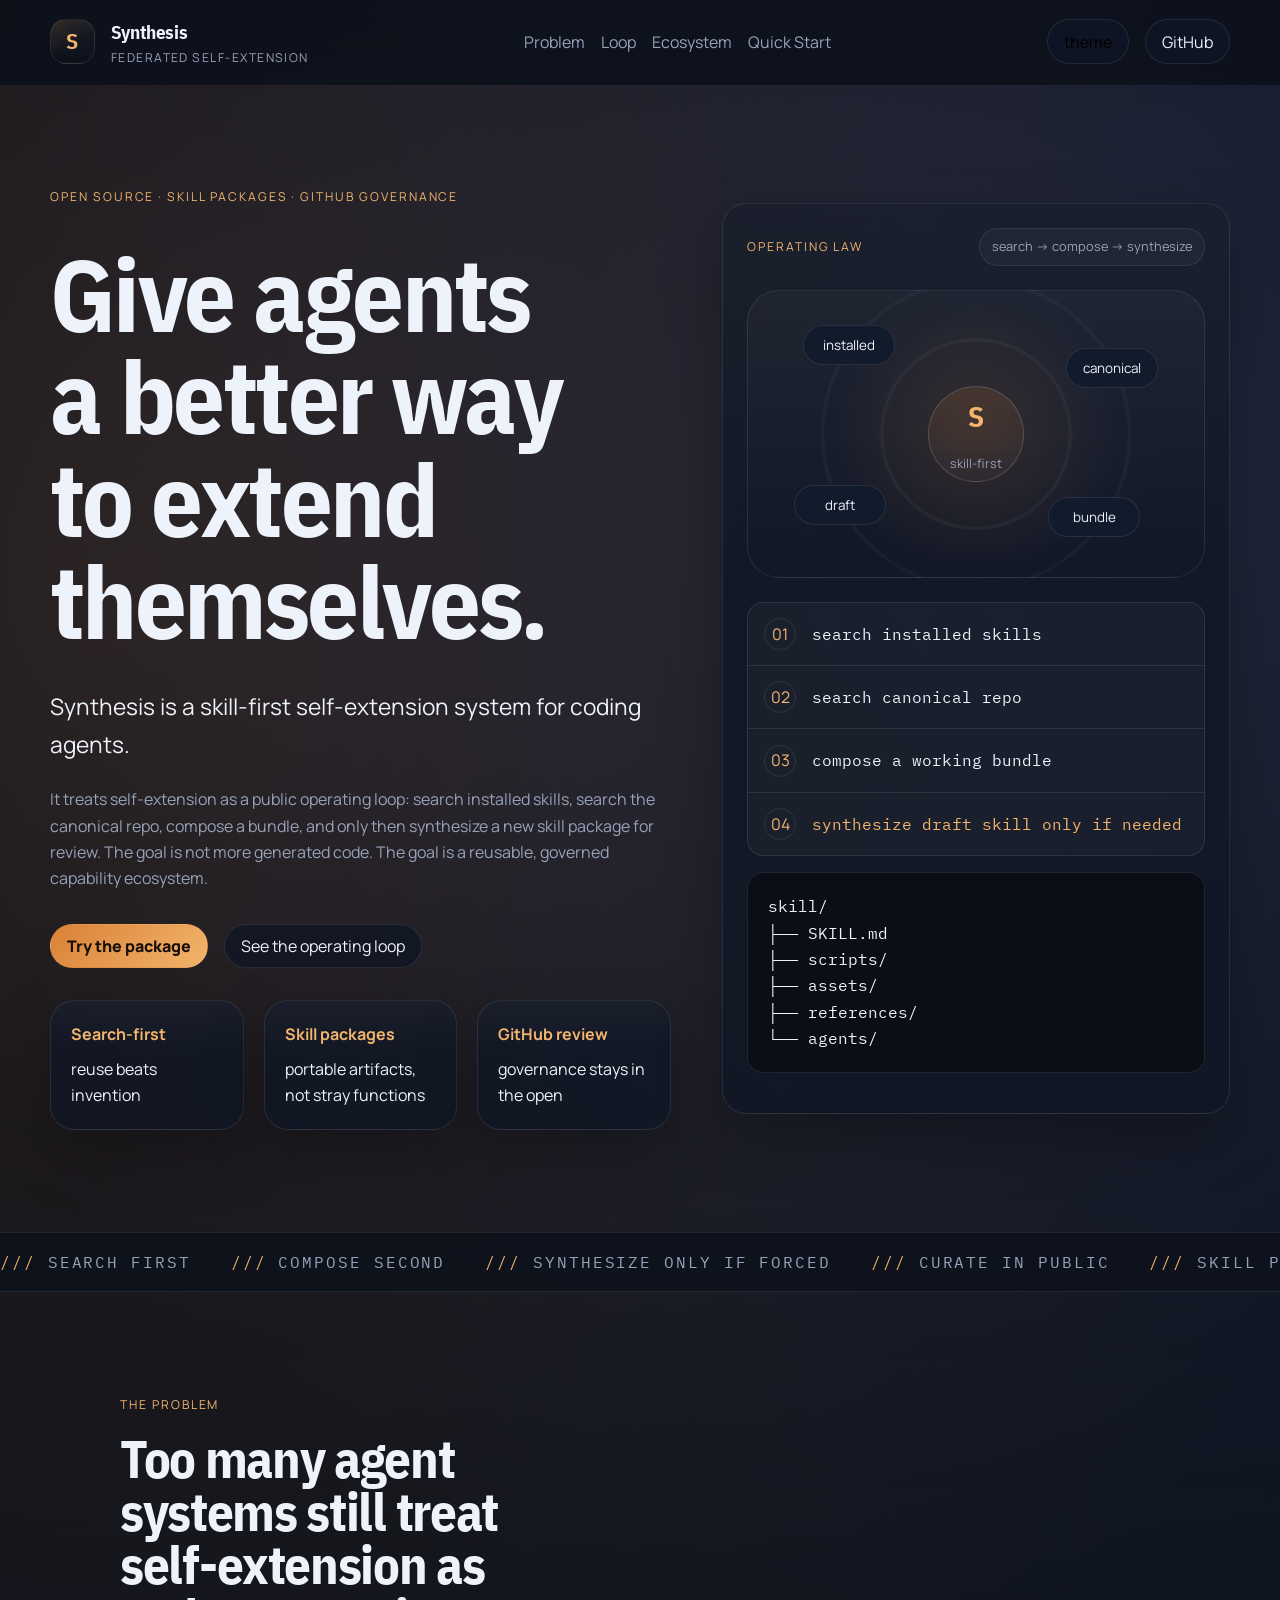
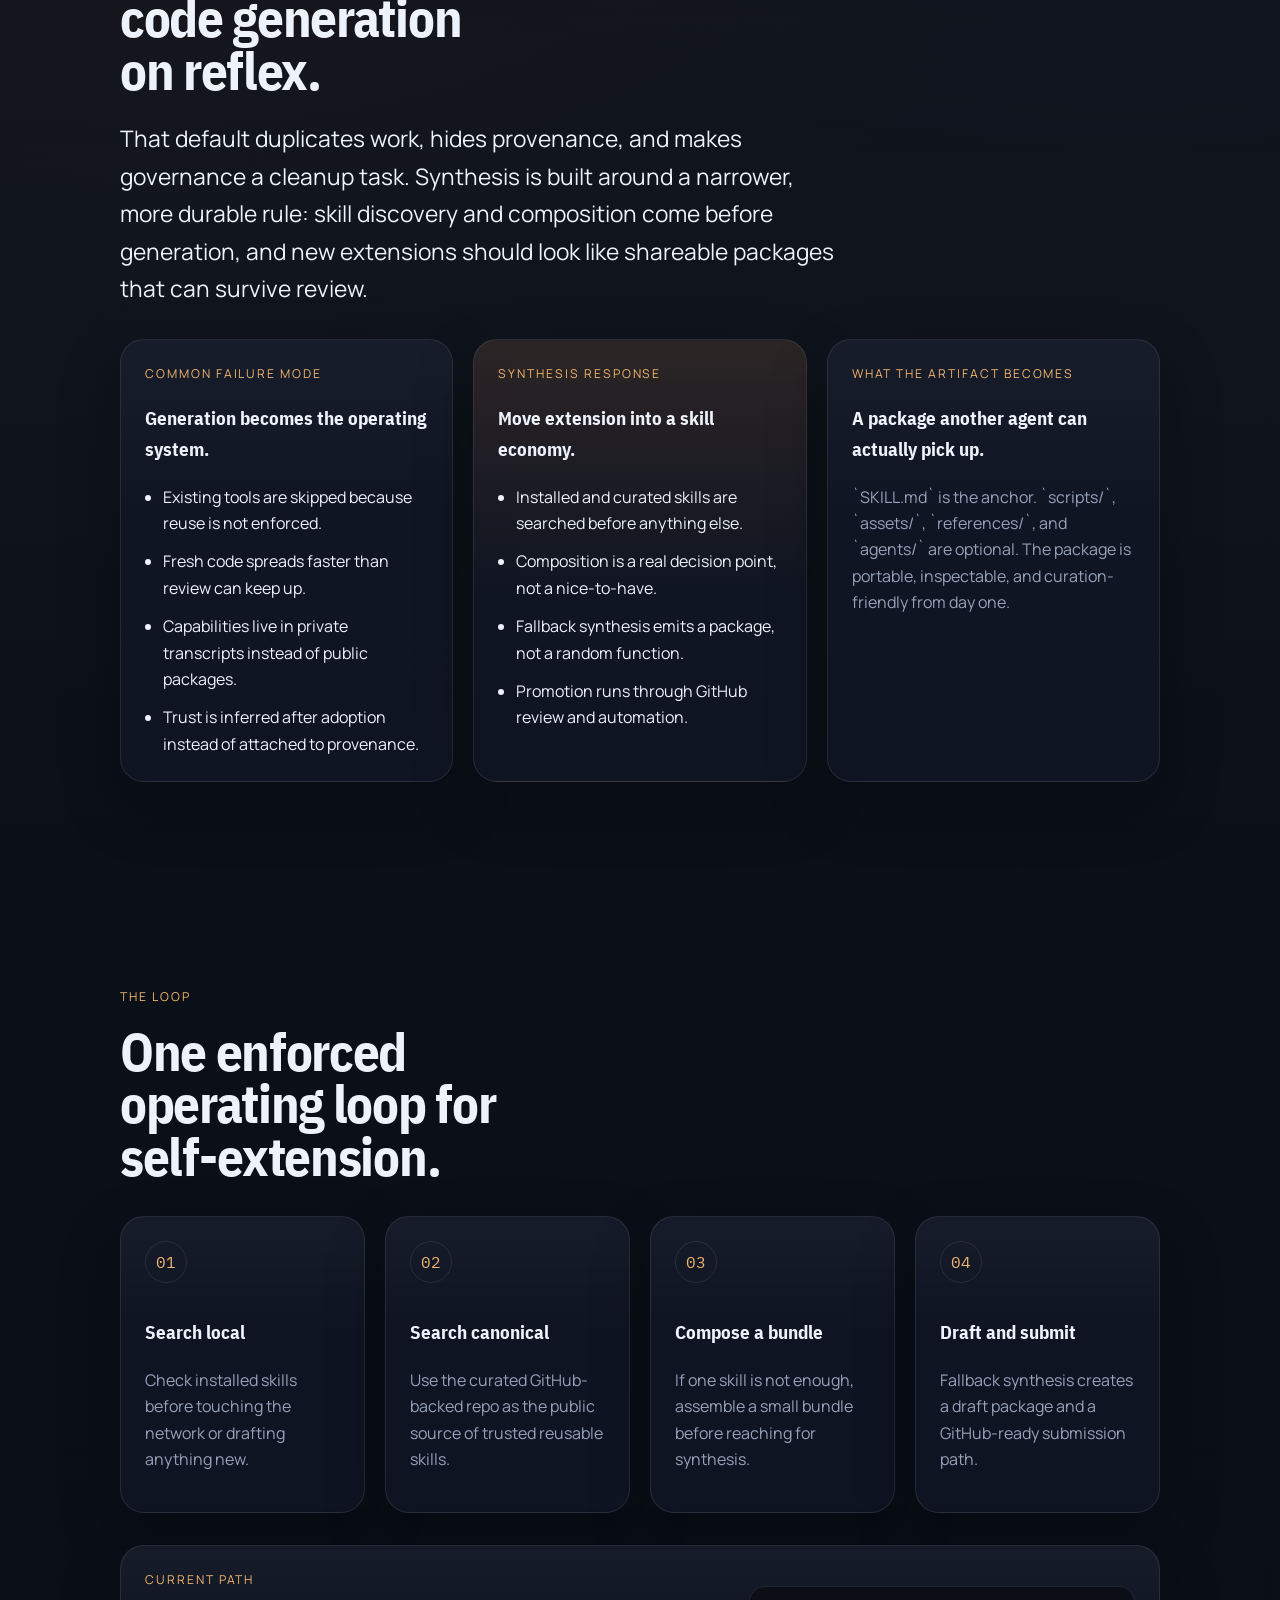
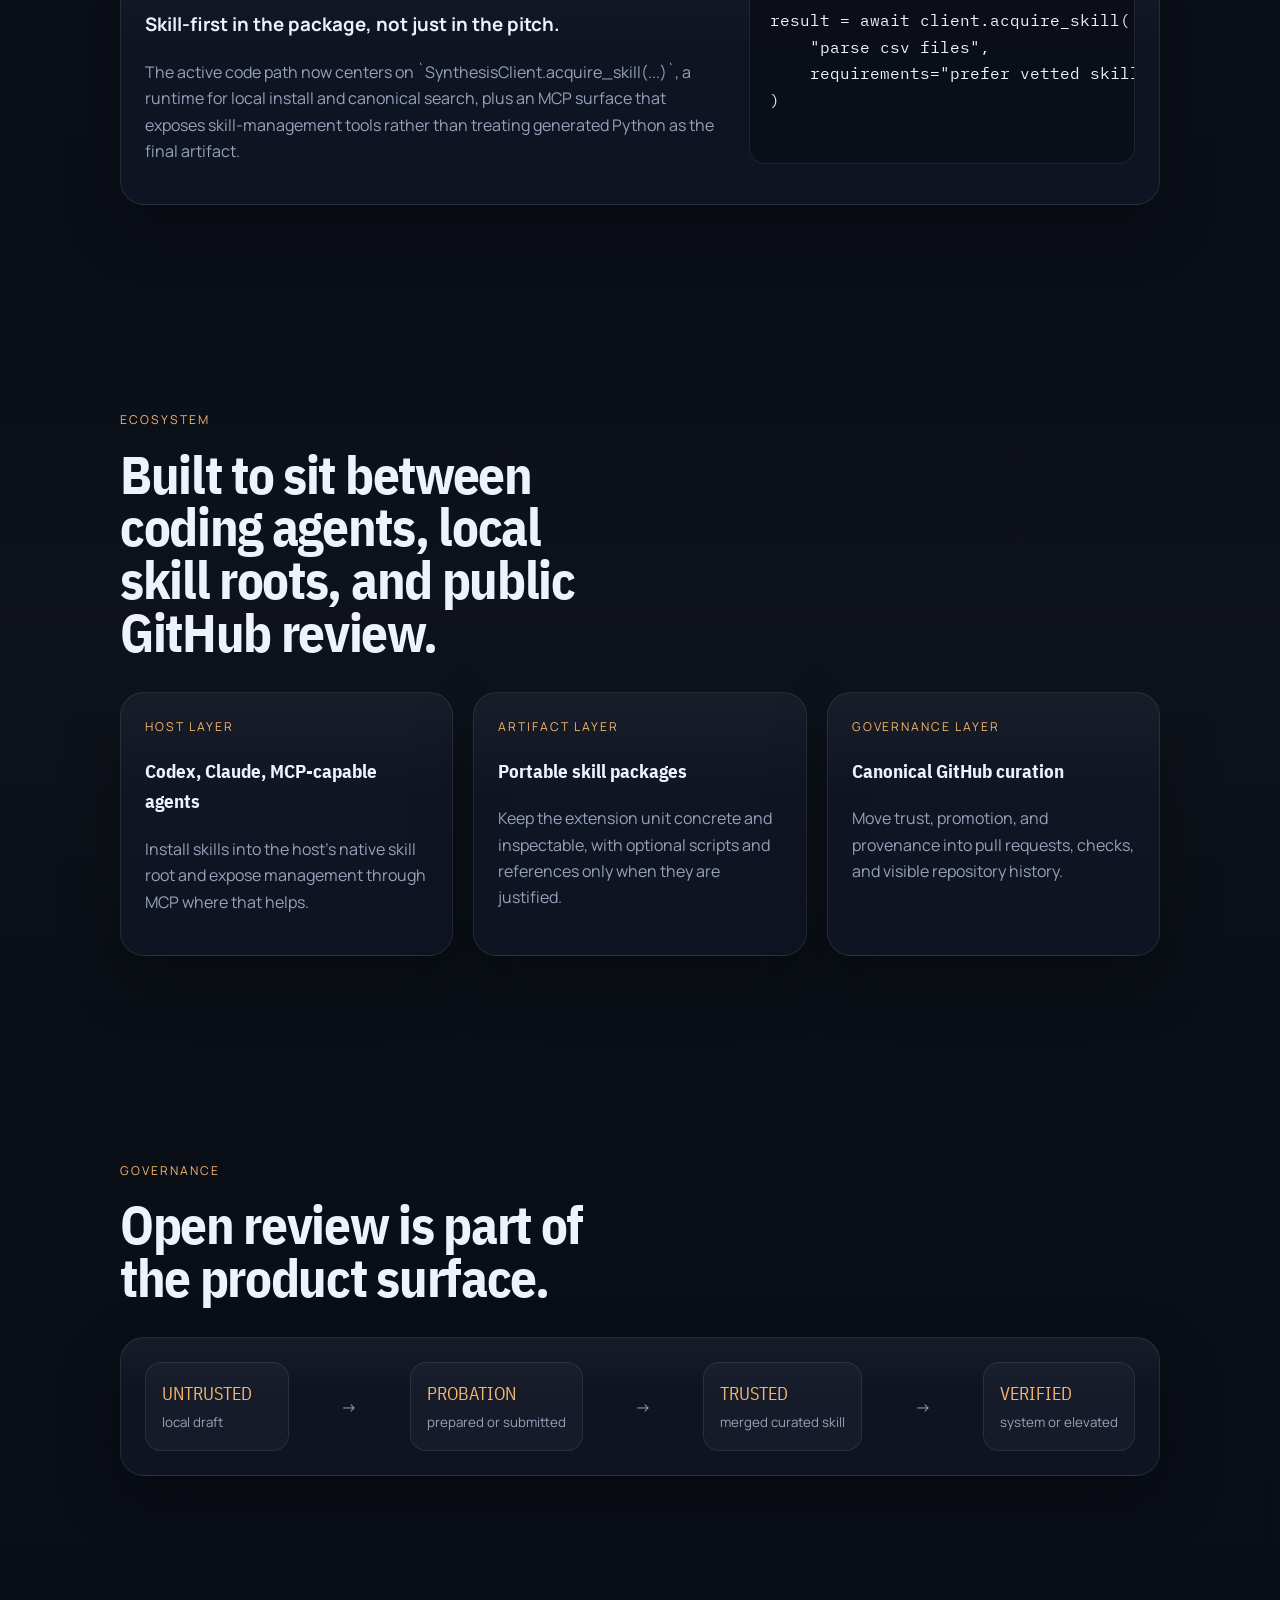
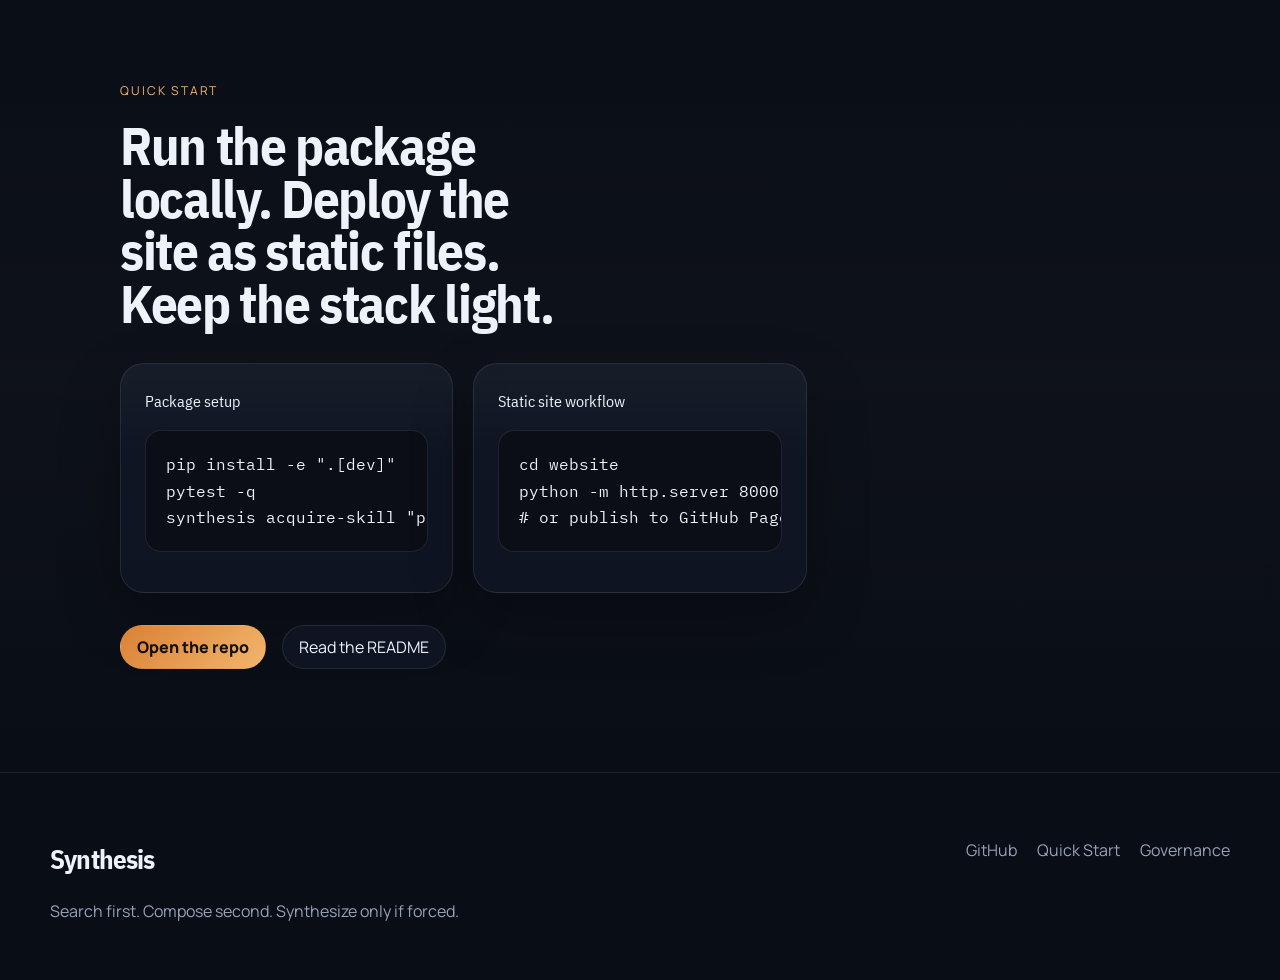
==== website/index.html @ 9607862c "chore: publish synthesis alpha" ====
<!DOCTYPE html>
<html lang="en" data-theme="dark">
<head>
  <meta charset="UTF-8">
  <meta name="viewport" content="width=device-width, initial-scale=1.0">
  <title>Synthesis — Federated self-extension for coding agents</title>
  <meta name="description" content="Synthesis is a skill-first self-extension system for coding agents. Search installed skills, compose bundles, synthesize only as a fallback, and govern the result in public.">
  <meta property="og:title" content="Synthesis — Federated self-extension for coding agents">
  <meta property="og:description" content="Search first. Compose second. Synthesize only if forced. A skill-first open-source system for coding agents.">
  <meta property="og:type" content="website">
  <meta name="theme-color" content="#c06d2f">
  <link rel="icon" type="image/svg+xml" href="favicon.svg">
  <link rel="preconnect" href="https://fonts.googleapis.com">
  <link rel="preconnect" href="https://fonts.gstatic.com" crossorigin>
  <link href="https://fonts.googleapis.com/css2?family=IBM+Plex+Sans+Condensed:wght@500;600;700&family=Manrope:wght@400;500;600;700;800&family=IBM+Plex+Mono:wght@400;500&display=swap" rel="stylesheet">
  <link rel="stylesheet" href="style.css">
</head>
<body>
  <a href="#main-content" class="skip-link">Skip to main content</a>

  <nav class="site-nav" id="site-nav" aria-label="Main navigation">
    <div class="container-wide nav-inner">
      <a href="#" class="brand" aria-label="Synthesis home">
        <span class="brand-mark">S</span>
        <span class="brand-copy">
          <span class="brand-name">Synthesis</span>
          <span class="brand-meta">federated self-extension</span>
        </span>
      </a>

      <div class="nav-links" id="nav-links">
        <a href="#problem">Problem</a>
        <a href="#loop">Loop</a>
        <a href="#ecosystem">Ecosystem</a>
        <a href="#quickstart">Quick Start</a>
      </div>

      <div class="nav-actions">
        <button class="theme-toggle" type="button" data-theme-toggle aria-label="Toggle theme">theme</button>
        <a class="btn btn-ghost" href="https://github.com/synthesis-ai/synthesis" target="_blank" rel="noopener noreferrer">GitHub</a>
        <button class="mobile-toggle" type="button" aria-label="Toggle navigation" aria-controls="nav-links" aria-expanded="false">menu</button>
      </div>
    </div>
  </nav>

  <main id="main-content">
    <section class="hero">
      <div class="container-wide hero-grid">
        <div class="hero-copy reveal">
          <div class="eyebrow">Open Source · Skill Packages · GitHub Governance</div>
          <h1>Give agents a better way to extend themselves.</h1>
          <p class="hero-lead">
            Synthesis is a skill-first self-extension system for coding agents.
          </p>
          <p class="hero-body">
            It treats self-extension as a public operating loop: search installed skills, search the canonical repo,
            compose a bundle, and only then synthesize a new skill package for review. The goal is not more generated code.
            The goal is a reusable, governed capability ecosystem.
          </p>
          <div class="hero-actions">
            <a class="btn btn-primary" href="#quickstart">Try the package</a>
            <a class="btn btn-ghost" href="#loop">See the operating loop</a>
          </div>
          <div class="hero-stat-strip" role="list" aria-label="Core traits">
            <div class="hero-stat" role="listitem">
              <strong>Search-first</strong>
              <span>reuse beats invention</span>
            </div>
            <div class="hero-stat" role="listitem">
              <strong>Skill packages</strong>
              <span>portable artifacts, not stray functions</span>
            </div>
            <div class="hero-stat" role="listitem">
              <strong>GitHub review</strong>
              <span>governance stays in the open</span>
            </div>
          </div>
        </div>

        <div class="hero-panel reveal" aria-hidden="true">
          <div class="hero-panel-head">
            <span class="shell-label">Operating law</span>
            <span class="shell-chip">search -> compose -> synthesize</span>
          </div>

          <div class="hero-orbit">
            <div class="orbit-core">
              <span>S</span>
              <small>skill-first</small>
            </div>
            <div class="orbit-node orbit-node-a">installed</div>
            <div class="orbit-node orbit-node-b">canonical</div>
            <div class="orbit-node orbit-node-c">bundle</div>
            <div class="orbit-node orbit-node-d">draft</div>
          </div>

          <div class="hero-console">
            <div class="console-line"><span>01</span><code>search installed skills</code></div>
            <div class="console-line"><span>02</span><code>search canonical repo</code></div>
            <div class="console-line"><span>03</span><code>compose a working bundle</code></div>
            <div class="console-line console-line-accent"><span>04</span><code>synthesize draft skill only if needed</code></div>
          </div>

          <pre class="hero-code"><code>skill/
├── SKILL.md
├── scripts/
├── assets/
├── references/
└── agents/</code></pre>
        </div>
      </div>
    </section>

    <section class="ticker" aria-label="Key phrases">
      <div class="ticker-track">
        <span>search first</span>
        <span>compose second</span>
        <span>synthesize only if forced</span>
        <span>curate in public</span>
        <span>skill packages over code fragments</span>
        <span>federated capability ecosystem</span>
      </div>
    </section>

    <section class="section section-surface" id="problem">
      <div class="container">
        <div class="section-label reveal">The Problem</div>
        <h2 class="reveal">Too many agent systems still treat self-extension as code generation on reflex.</h2>
        <p class="section-intro reveal">
          That default duplicates work, hides provenance, and makes governance a cleanup task. Synthesis is built around a narrower, more durable rule:
          skill discovery and composition come before generation, and new extensions should look like shareable packages that can survive review.
        </p>

        <div class="problem-grid">
          <article class="card card-plain reveal">
            <div class="card-kicker">Common failure mode</div>
            <h3>Generation becomes the operating system.</h3>
            <ul class="bullet-list" role="list">
              <li>Existing tools are skipped because reuse is not enforced.</li>
              <li>Fresh code spreads faster than review can keep up.</li>
              <li>Capabilities live in private transcripts instead of public packages.</li>
              <li>Trust is inferred after adoption instead of attached to provenance.</li>
            </ul>
          </article>

          <article class="card card-accent reveal">
            <div class="card-kicker">Synthesis response</div>
            <h3>Move extension into a skill economy.</h3>
            <ul class="bullet-list" role="list">
              <li>Installed and curated skills are searched before anything else.</li>
              <li>Composition is a real decision point, not a nice-to-have.</li>
              <li>Fallback synthesis emits a package, not a random function.</li>
              <li>Promotion runs through GitHub review and automation.</li>
            </ul>
          </article>

          <article class="card reveal">
            <div class="card-kicker">What the artifact becomes</div>
            <h3>A package another agent can actually pick up.</h3>
            <p>
              `SKILL.md` is the anchor. `scripts/`, `assets/`, `references/`, and `agents/` are optional. The package is portable,
              inspectable, and curation-friendly from day one.
            </p>
          </article>
        </div>
      </div>
    </section>

    <section class="section" id="loop">
      <div class="container">
        <div class="section-label reveal">The Loop</div>
        <h2 class="reveal">One enforced operating loop for self-extension.</h2>

        <div class="loop-grid">
          <article class="step-card reveal">
            <div class="step-number">01</div>
            <h3>Search local</h3>
            <p>Check installed skills before touching the network or drafting anything new.</p>
          </article>

          <article class="step-card reveal">
            <div class="step-number">02</div>
            <h3>Search canonical</h3>
            <p>Use the curated GitHub-backed repo as the public source of trusted reusable skills.</p>
          </article>

          <article class="step-card reveal">
            <div class="step-number">03</div>
            <h3>Compose a bundle</h3>
            <p>If one skill is not enough, assemble a small bundle before reaching for synthesis.</p>
          </article>

          <article class="step-card reveal">
            <div class="step-number">04</div>
            <h3>Draft and submit</h3>
            <p>Fallback synthesis creates a draft package and a GitHub-ready submission path.</p>
          </article>
        </div>

        <div class="architecture-band reveal">
          <div class="architecture-copy">
            <div class="card-kicker">Current path</div>
            <h3>Skill-first in the package, not just in the pitch.</h3>
            <p>
              The active code path now centers on `SynthesisClient.acquire_skill(...)`, a runtime for local install and canonical search,
              plus an MCP surface that exposes skill-management tools rather than treating generated Python as the final artifact.
            </p>
          </div>
          <pre class="architecture-code"><code>result = await client.acquire_skill(
    "parse csv files",
    requirements="prefer vetted skills"
)</code></pre>
        </div>
      </div>
    </section>

    <section class="section section-surface" id="ecosystem">
      <div class="container">
        <div class="section-label reveal">Ecosystem</div>
        <h2 class="reveal">Built to sit between coding agents, local skill roots, and public GitHub review.</h2>
        <div class="ecosystem-grid">
          <article class="card reveal">
            <div class="card-kicker">Host layer</div>
            <h3>Codex, Claude, MCP-capable agents</h3>
            <p>Install skills into the host’s native skill root and expose management through MCP where that helps.</p>
          </article>
          <article class="card reveal">
            <div class="card-kicker">Artifact layer</div>
            <h3>Portable skill packages</h3>
            <p>Keep the extension unit concrete and inspectable, with optional scripts and references only when they are justified.</p>
          </article>
          <article class="card reveal">
            <div class="card-kicker">Governance layer</div>
            <h3>Canonical GitHub curation</h3>
            <p>Move trust, promotion, and provenance into pull requests, checks, and visible repository history.</p>
          </article>
        </div>
      </div>
    </section>

    <section class="section" id="governance">
      <div class="container">
        <div class="section-label reveal">Governance</div>
        <h2 class="reveal">Open review is part of the product surface.</h2>
        <div class="governance-band reveal">
          <div class="governance-track">
            <div class="governance-stage">
              <span>UNTRUSTED</span>
              <small>local draft</small>
            </div>
            <div class="governance-arrow">-></div>
            <div class="governance-stage">
              <span>PROBATION</span>
              <small>prepared or submitted</small>
            </div>
            <div class="governance-arrow">-></div>
            <div class="governance-stage">
              <span>TRUSTED</span>
              <small>merged curated skill</small>
            </div>
            <div class="governance-arrow">-></div>
            <div class="governance-stage">
              <span>VERIFIED</span>
              <small>system or elevated</small>
            </div>
          </div>
        </div>
      </div>
    </section>

    <section class="section section-surface" id="quickstart">
      <div class="container">
        <div class="section-label reveal">Quick Start</div>
        <h2 class="reveal">Run the package locally. Deploy the site as static files. Keep the stack light.</h2>
        <div class="quickstart-grid">
          <article class="code-card reveal">
            <div class="code-title">Package setup</div>
            <pre><code>pip install -e ".[dev]"
pytest -q
synthesis acquire-skill "parse csv files"</code></pre>
          </article>

          <article class="code-card reveal">
            <div class="code-title">Static site workflow</div>
            <pre><code>cd website
python -m http.server 8000
# or publish to GitHub Pages / Cloudflare</code></pre>
          </article>
        </div>
        <div class="cta-row reveal">
          <a class="btn btn-primary" href="https://github.com/synthesis-ai/synthesis" target="_blank" rel="noopener noreferrer">Open the repo</a>
          <a class="btn btn-ghost" href="https://github.com/synthesis-ai/synthesis#readme" target="_blank" rel="noopener noreferrer">Read the README</a>
        </div>
      </div>
    </section>
  </main>

  <footer class="site-footer">
    <div class="container-wide footer-inner">
      <div>
        <div class="footer-mark">Synthesis</div>
        <p>Search first. Compose second. Synthesize only if forced.</p>
      </div>
      <div class="footer-links">
        <a href="https://github.com/synthesis-ai/synthesis" target="_blank" rel="noopener noreferrer">GitHub</a>
        <a href="#quickstart">Quick Start</a>
        <a href="#governance">Governance</a>
      </div>
    </div>
  </footer>

  <script src="app.js"></script>
</body>
</html>
---- website/style.css ----
:root {
  --font-display: "IBM Plex Sans Condensed", sans-serif;
  --font-body: "Manrope", sans-serif;
  --font-mono: "IBM Plex Mono", monospace;

  --space-2: 0.5rem;
  --space-3: 0.75rem;
  --space-4: 1rem;
  --space-5: 1.25rem;
  --space-6: 1.5rem;
  --space-8: 2rem;
  --space-10: 2.5rem;
  --space-12: 3rem;
  --space-16: 4rem;
  --space-20: 5rem;
  --space-24: 6rem;
  --space-28: 7rem;

  --radius-sm: 0.45rem;
  --radius-md: 1rem;
  --radius-lg: 1.5rem;
  --radius-xl: 2rem;
  --radius-pill: 999px;

  --content-default: 1040px;
  --content-wide: 1180px;
  --transition: 180ms ease;
  --shadow-soft: 0 24px 60px rgba(0, 0, 0, 0.28);
}

:root,
[data-theme="dark"] {
  --bg: #0c111b;
  --bg-deep: #090d15;
  --surface: rgba(17, 23, 37, 0.82);
  --surface-strong: #121b2b;
  --surface-soft: rgba(255, 255, 255, 0.03);
  --border: rgba(255, 255, 255, 0.09);
  --border-strong: rgba(255, 255, 255, 0.16);
  --text: #edf2fb;
  --muted: #97a2ba;
  --faint: #6a7489;
  --accent: #d98136;
  --accent-strong: #f3b56d;
  --accent-soft: rgba(217, 129, 54, 0.14);
  --secondary: rgba(111, 143, 255, 0.14);
  --code-bg: rgba(10, 13, 21, 0.8);
}

[data-theme="light"] {
  --bg: #f7f0e6;
  --bg-deep: #efe5d7;
  --surface: rgba(255, 251, 245, 0.88);
  --surface-strong: #fff9f1;
  --surface-soft: rgba(32, 23, 15, 0.03);
  --border: rgba(53, 31, 10, 0.1);
  --border-strong: rgba(53, 31, 10, 0.18);
  --text: #21160d;
  --muted: #705d4f;
  --faint: #9e8e83;
  --accent: #ac5819;
  --accent-strong: #ca7427;
  --accent-soft: rgba(172, 88, 25, 0.12);
  --secondary: rgba(67, 93, 168, 0.08);
  --code-bg: rgba(244, 238, 228, 0.95);
  --shadow-soft: 0 24px 60px rgba(96, 57, 15, 0.12);
}

*,
*::before,
*::after {
  box-sizing: border-box;
}

html {
  scroll-behavior: smooth;
}

body {
  margin: 0;
  min-height: 100vh;
  font-family: var(--font-body);
  line-height: 1.65;
  color: var(--text);
  background:
    radial-gradient(circle at 12% 10%, var(--accent-soft), transparent 26%),
    radial-gradient(circle at 88% 8%, var(--secondary), transparent 24%),
    linear-gradient(180deg, var(--bg) 0%, var(--bg-deep) 100%);
}

a {
  color: inherit;
  text-decoration: none;
}

button,
input,
textarea,
select {
  font: inherit;
}

img,
svg {
  display: block;
  max-width: 100%;
}

pre,
code {
  font-family: var(--font-mono);
}

.skip-link {
  position: absolute;
  left: -999px;
  top: var(--space-4);
}

.skip-link:focus {
  left: var(--space-4);
  z-index: 200;
  padding: var(--space-3) var(--space-4);
  background: var(--surface-strong);
  border: 1px solid var(--border-strong);
  border-radius: var(--radius-sm);
}

.container,
.container-wide {
  width: min(100% - 2rem, var(--content-default));
  margin-inline: auto;
}

.container-wide {
  width: min(100% - 2rem, var(--content-wide));
}

.site-nav {
  position: sticky;
  top: 0;
  z-index: 100;
  backdrop-filter: blur(16px);
  background: color-mix(in srgb, var(--bg) 88%, transparent 12%);
  border-bottom: 1px solid transparent;
  transition: border-color var(--transition), background var(--transition);
}

.site-nav.is-scrolled {
  border-bottom-color: var(--border);
}

.nav-inner {
  display: flex;
  align-items: center;
  justify-content: space-between;
  gap: var(--space-6);
  padding: var(--space-4) 0;
}

.brand {
  display: inline-flex;
  align-items: center;
  gap: var(--space-4);
}

.brand-mark {
  display: inline-grid;
  place-items: center;
  width: 2.8rem;
  height: 2.8rem;
  border-radius: 1rem;
  border: 1px solid var(--border);
  background:
    linear-gradient(145deg, var(--accent-soft), transparent 55%),
    linear-gradient(180deg, rgba(255, 255, 255, 0.05), transparent);
  font-family: var(--font-display);
  font-size: 1.4rem;
  font-weight: 700;
  color: var(--accent-strong);
}

.brand-copy {
  display: grid;
}

.brand-name {
  font-family: var(--font-display);
  font-size: 1.2rem;
  font-weight: 700;
  letter-spacing: -0.02em;
}

.brand-meta {
  font-size: 0.76rem;
  letter-spacing: 0.12em;
  text-transform: uppercase;
  color: var(--muted);
}

.nav-links,
.nav-actions {
  display: flex;
  align-items: center;
  gap: var(--space-4);
}

.nav-links a {
  color: var(--muted);
  transition: color var(--transition);
}

.nav-links a:hover,
.nav-links a:focus-visible,
.theme-toggle:hover,
.mobile-toggle:hover {
  color: var(--text);
}

.btn,
.theme-toggle,
.mobile-toggle {
  display: inline-flex;
  align-items: center;
  justify-content: center;
  min-height: 2.8rem;
  padding: 0 1rem;
  border: 1px solid var(--border);
  border-radius: var(--radius-pill);
  background: var(--surface);
  transition: transform var(--transition), border-color var(--transition), background var(--transition);
}

.btn:hover,
.theme-toggle:hover,
.mobile-toggle:hover {
  transform: translateY(-1px);
  border-color: var(--border-strong);
}

.btn-primary {
  background: linear-gradient(135deg, var(--accent), var(--accent-strong));
  border-color: transparent;
  color: #170f09;
  font-weight: 800;
}

.mobile-toggle {
  display: none;
}

.hero,
.section {
  padding: clamp(4rem, 8vw, 7rem) 0;
}

.hero-grid {
  display: grid;
  grid-template-columns: minmax(0, 1.1fr) minmax(330px, 0.9fr);
  gap: clamp(2rem, 4vw, 4rem);
  align-items: center;
}

.eyebrow,
.section-label,
.card-kicker,
.shell-label {
  font-size: 0.76rem;
  letter-spacing: 0.16em;
  text-transform: uppercase;
  color: var(--accent-strong);
}

.hero h1,
.section h2,
.card h3,
.step-card h3,
.code-title,
.footer-mark {
  font-family: var(--font-display);
}

.hero h1,
.section h2 {
  margin: 0.35em 0;
  font-weight: 700;
  line-height: 1;
  letter-spacing: -0.025em;
  text-wrap: balance;
}

.hero h1 {
  max-width: 13ch;
  font-size: clamp(3.4rem, 8vw, 6.4rem);
}

.section h2 {
  max-width: 16ch;
  font-size: clamp(2rem, 4.8vw, 3.3rem);
}

.hero-lead,
.section-intro {
  font-size: clamp(1.12rem, 2vw, 1.42rem);
  max-width: 45rem;
}

.hero-body,
.architecture-copy p,
.card p,
.step-card p,
.footer-inner p {
  color: var(--muted);
}

.hero-actions,
.cta-row {
  display: flex;
  flex-wrap: wrap;
  gap: var(--space-4);
  margin-top: var(--space-8);
}

.hero-stat-strip,
.problem-grid,
.loop-grid,
.ecosystem-grid,
.quickstart-grid {
  display: grid;
  gap: var(--space-5);
}

.hero-stat-strip {
  grid-template-columns: repeat(3, minmax(0, 1fr));
  margin-top: var(--space-8);
}

.hero-stat,
.card,
.step-card,
.code-card,
.architecture-band,
.hero-panel,
.governance-band {
  border: 1px solid var(--border);
  border-radius: var(--radius-lg);
  background:
    linear-gradient(180deg, rgba(255, 255, 255, 0.03), transparent 40%),
    var(--surface);
  box-shadow: var(--shadow-soft);
}

.hero-stat {
  padding: var(--space-5);
}

.hero-stat strong {
  display: block;
  margin-bottom: var(--space-2);
  color: var(--accent-strong);
}

.hero-panel {
  padding: var(--space-6);
  overflow: hidden;
}

.hero-panel-head {
  display: flex;
  align-items: center;
  justify-content: space-between;
  gap: var(--space-4);
}

.shell-chip {
  padding: 0.45rem 0.75rem;
  border-radius: var(--radius-pill);
  border: 1px solid var(--border);
  background: var(--surface-soft);
  font-size: 0.8rem;
  color: var(--muted);
}

.hero-orbit {
  position: relative;
  height: 18rem;
  margin: var(--space-6) 0;
  border-radius: var(--radius-xl);
  border: 1px solid var(--border);
  background:
    radial-gradient(circle at center, var(--accent-soft), transparent 52%),
    radial-gradient(circle at center, transparent 34%, rgba(255, 255, 255, 0.05) 35%, transparent 36%),
    radial-gradient(circle at center, transparent 56%, rgba(255, 255, 255, 0.04) 57%, transparent 58%),
    linear-gradient(180deg, rgba(255, 255, 255, 0.03), transparent);
}

.orbit-core,
.orbit-node {
  position: absolute;
  display: grid;
  place-items: center;
  border-radius: 999px;
}

.orbit-core {
  left: 50%;
  top: 50%;
  width: 6rem;
  height: 6rem;
  transform: translate(-50%, -50%);
  border: 1px solid var(--border-strong);
  background: linear-gradient(180deg, var(--accent-soft), rgba(255, 255, 255, 0.02));
  color: var(--accent-strong);
  text-align: center;
}

.orbit-core span {
  font-family: var(--font-display);
  font-size: 1.8rem;
  font-weight: 700;
}

.orbit-core small {
  font-size: 0.78rem;
  color: var(--muted);
}

.orbit-node {
  min-width: 5.75rem;
  min-height: 2.5rem;
  padding: 0.4rem 0.8rem;
  border: 1px solid var(--border);
  background: var(--surface-strong);
  color: var(--text);
  font-size: 0.84rem;
}

.orbit-node-a { left: 12%; top: 12%; }
.orbit-node-b { right: 10%; top: 20%; }
.orbit-node-c { right: 14%; bottom: 14%; }
.orbit-node-d { left: 10%; bottom: 18%; }

.hero-console {
  display: grid;
  gap: 0;
  border: 1px solid var(--border);
  border-radius: var(--radius-md);
  background: var(--surface-soft);
  overflow: hidden;
}

.console-line {
  display: flex;
  gap: var(--space-4);
  align-items: center;
  padding: 0.95rem 1rem;
  border-bottom: 1px solid var(--border);
}

.console-line:last-child {
  border-bottom: 0;
}

.console-line span {
  display: inline-grid;
  place-items: center;
  width: 2rem;
  height: 2rem;
  border-radius: 999px;
  border: 1px solid var(--border);
  color: var(--accent-strong);
  flex-shrink: 0;
}

.console-line-accent {
  color: var(--accent-strong);
}

.hero-code,
.architecture-code,
.code-card pre {
  overflow-x: auto;
  padding: var(--space-5);
  border-radius: var(--radius-md);
  border: 1px solid var(--border);
  background: var(--code-bg);
}

.ticker {
  overflow: hidden;
  border-top: 1px solid var(--border);
  border-bottom: 1px solid var(--border);
  background: color-mix(in srgb, var(--bg) 84%, transparent 16%);
}

.ticker-track {
  display: flex;
  gap: var(--space-10);
  padding: 1rem 0;
  min-width: max-content;
  animation: drift 28s linear infinite;
  font-family: var(--font-mono);
  text-transform: uppercase;
  letter-spacing: 0.12em;
  color: var(--muted);
}

.ticker-track span::before {
  content: "/// ";
  color: var(--accent-strong);
}

.section-surface {
  background: linear-gradient(180deg, transparent, rgba(255, 255, 255, 0.02), transparent);
}

.problem-grid {
  grid-template-columns: repeat(3, minmax(0, 1fr));
  margin-top: var(--space-8);
}

.loop-grid {
  grid-template-columns: repeat(4, minmax(0, 1fr));
  margin-top: var(--space-8);
}

.ecosystem-grid,
.quickstart-grid {
  grid-template-columns: repeat(3, minmax(0, 1fr));
  margin-top: var(--space-8);
}

.card,
.step-card,
.code-card {
  padding: var(--space-6);
}

.card-accent {
  background:
    linear-gradient(180deg, var(--accent-soft), transparent 58%),
    var(--surface);
}

.bullet-list {
  margin: var(--space-4) 0 0;
  padding-left: 1.1rem;
}

.bullet-list li + li {
  margin-top: var(--space-3);
}

.step-number {
  display: inline-flex;
  align-items: center;
  justify-content: center;
  width: 2.6rem;
  height: 2.6rem;
  margin-bottom: var(--space-4);
  border-radius: 999px;
  border: 1px solid var(--border);
  color: var(--accent-strong);
  font-family: var(--font-mono);
}

.architecture-band {
  display: grid;
  grid-template-columns: minmax(0, 1.2fr) minmax(280px, 0.8fr);
  gap: var(--space-6);
  margin-top: var(--space-8);
  padding: var(--space-6);
}

.governance-band {
  margin-top: var(--space-8);
  padding: var(--space-6);
}

.governance-track {
  display: grid;
  grid-template-columns: repeat(7, auto);
  gap: var(--space-4);
  align-items: center;
  justify-content: space-between;
}

.governance-stage {
  min-width: 9rem;
  padding: var(--space-4);
  border-radius: var(--radius-md);
  border: 1px solid var(--border);
  background: var(--surface-soft);
}

.governance-stage span {
  display: block;
  color: var(--accent-strong);
  font-family: var(--font-display);
  font-size: 1.1rem;
}

.governance-stage small,
.governance-arrow {
  color: var(--muted);
}

.site-footer {
  padding: var(--space-16) 0 var(--space-10);
  border-top: 1px solid var(--border);
}

.footer-inner {
  display: flex;
  justify-content: space-between;
  gap: var(--space-6);
}

.footer-mark {
  font-size: 1.7rem;
  font-weight: 700;
  letter-spacing: -0.03em;
}

.footer-links {
  display: flex;
  gap: var(--space-5);
  align-items: flex-start;
  flex-wrap: wrap;
}

.footer-links a {
  color: var(--muted);
}

.footer-links a:hover,
.footer-links a:focus-visible {
  color: var(--text);
}

.reveal {
  opacity: 0;
  transform: translateY(18px);
  transition: opacity 520ms ease, transform 520ms ease;
}

.reveal.is-visible {
  opacity: 1;
  transform: translateY(0);
}

:focus-visible {
  outline: 2px solid var(--accent-strong);
  outline-offset: 3px;
}

@keyframes drift {
  from {
    transform: translateX(0);
  }
  to {
    transform: translateX(-50%);
  }
}

@media (prefers-reduced-motion: reduce) {
  *,
  *::before,
  *::after {
    animation-duration: 0.01ms !important;
    animation-iteration-count: 1 !important;
    transition-duration: 0.01ms !important;
    scroll-behavior: auto !important;
  }

  .reveal {
    opacity: 1;
    transform: none;
  }
}

@media (max-width: 1080px) {
  .hero-grid,
  .architecture-band,
  .problem-grid,
  .loop-grid,
  .ecosystem-grid,
  .quickstart-grid,
  .hero-stat-strip,
  .footer-inner {
    grid-template-columns: 1fr;
  }

  .footer-inner {
    display: grid;
  }

  .governance-track {
    grid-template-columns: 1fr;
    justify-content: stretch;
  }

  .governance-arrow {
    display: none;
  }
}

@media (max-width: 860px) {
  .nav-links {
    position: absolute;
    top: calc(100% + 0.5rem);
    right: 1rem;
    left: 1rem;
    display: none;
    flex-direction: column;
    align-items: flex-start;
    padding: var(--space-5);
    border-radius: var(--radius-lg);
    background: var(--surface-strong);
    border: 1px solid var(--border);
    box-shadow: var(--shadow-soft);
  }

  .nav-links.is-open {
    display: flex;
  }

  .mobile-toggle {
    display: inline-flex;
  }
}

@media (max-width: 720px) {
  .nav-actions .btn-ghost {
    display: none;
  }

  .hero h1,
  .section h2 {
    max-width: none;
  }

  .hero-orbit {
    height: 15rem;
  }

  .orbit-node {
    min-width: auto;
    font-size: 0.76rem;
  }
}
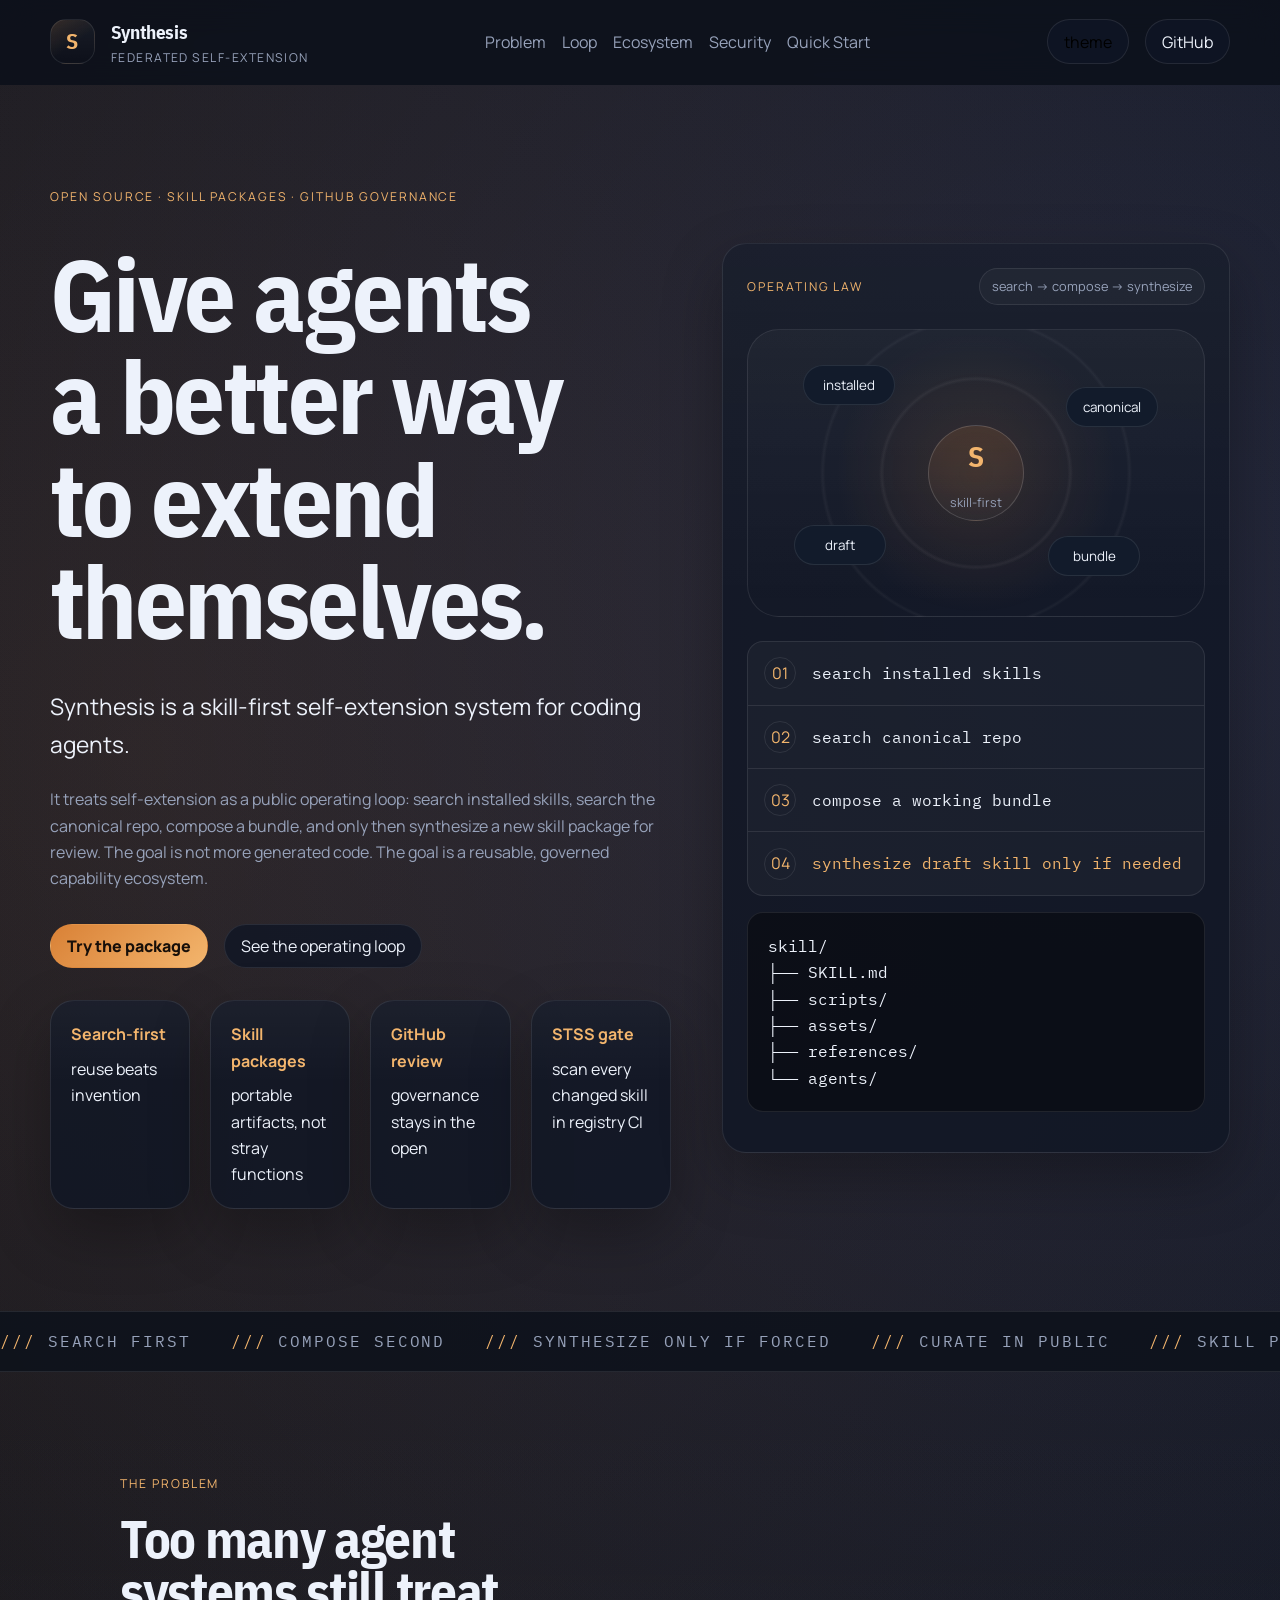
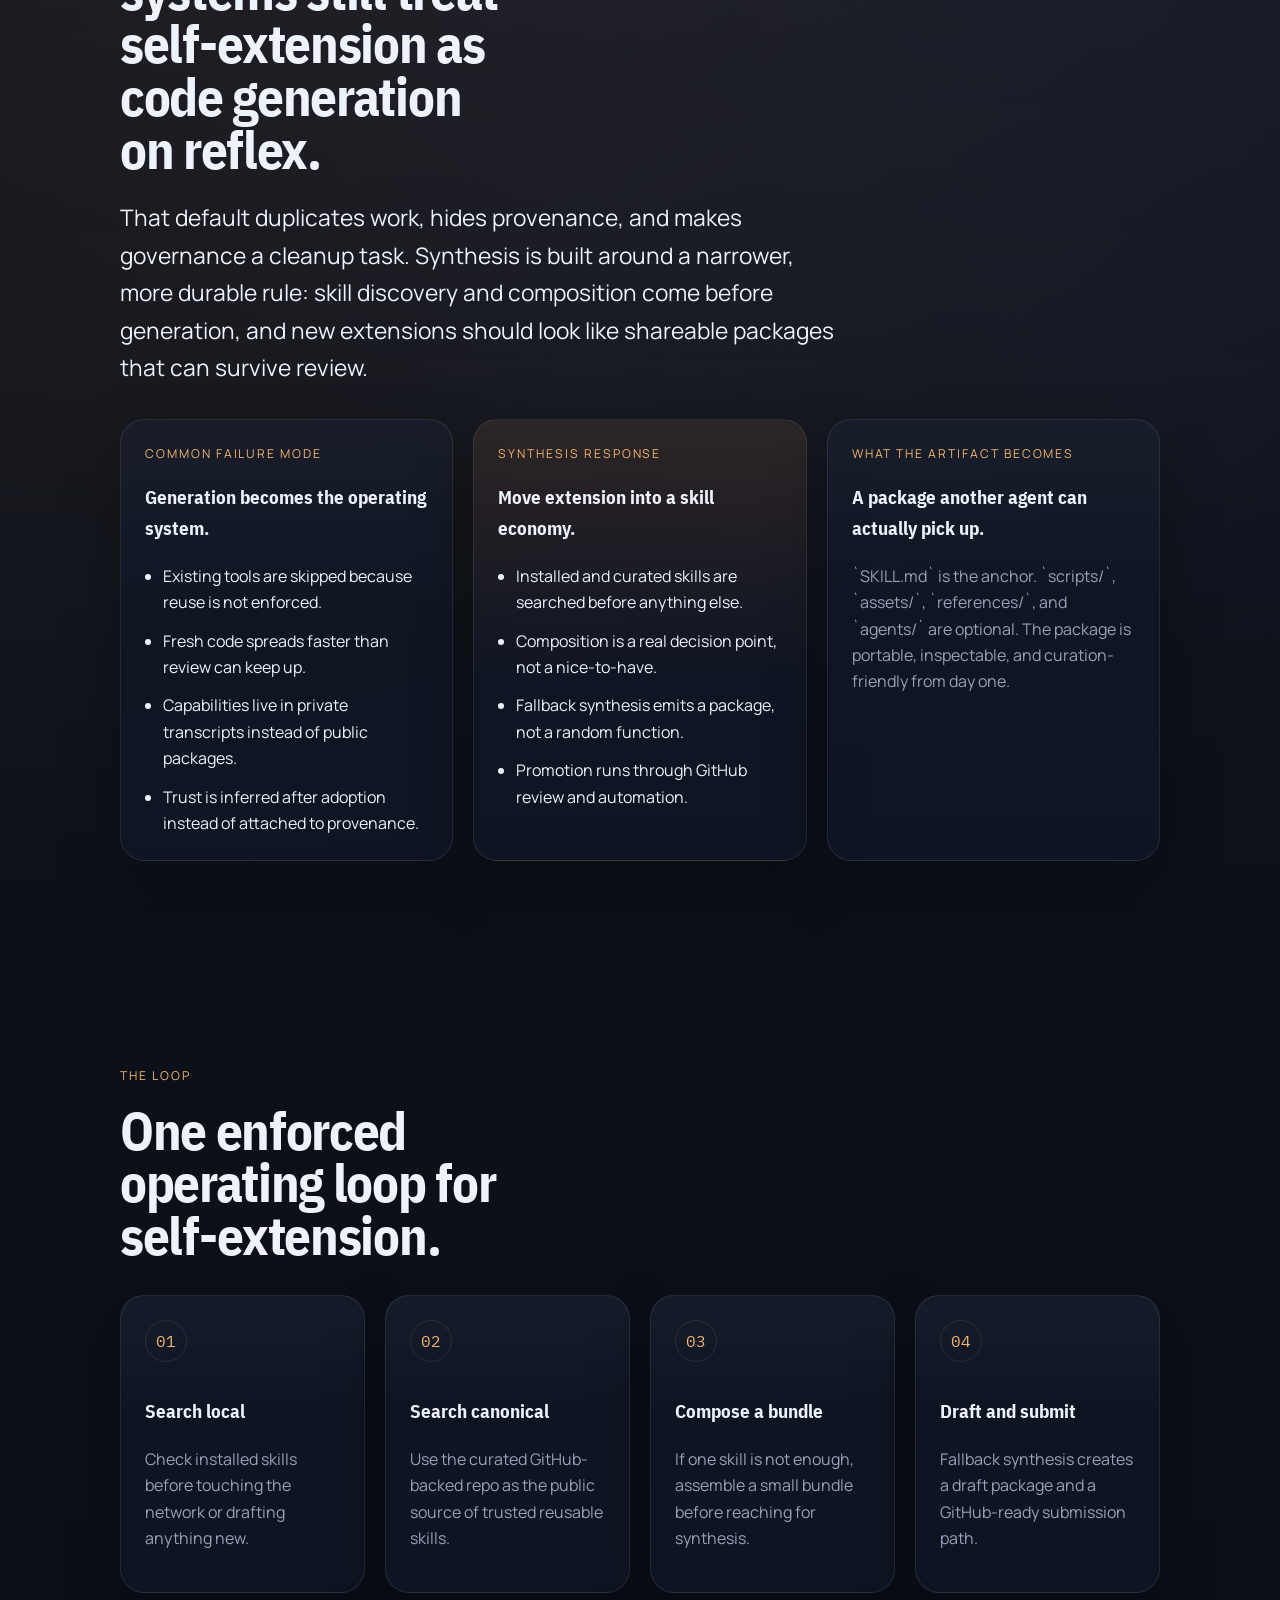
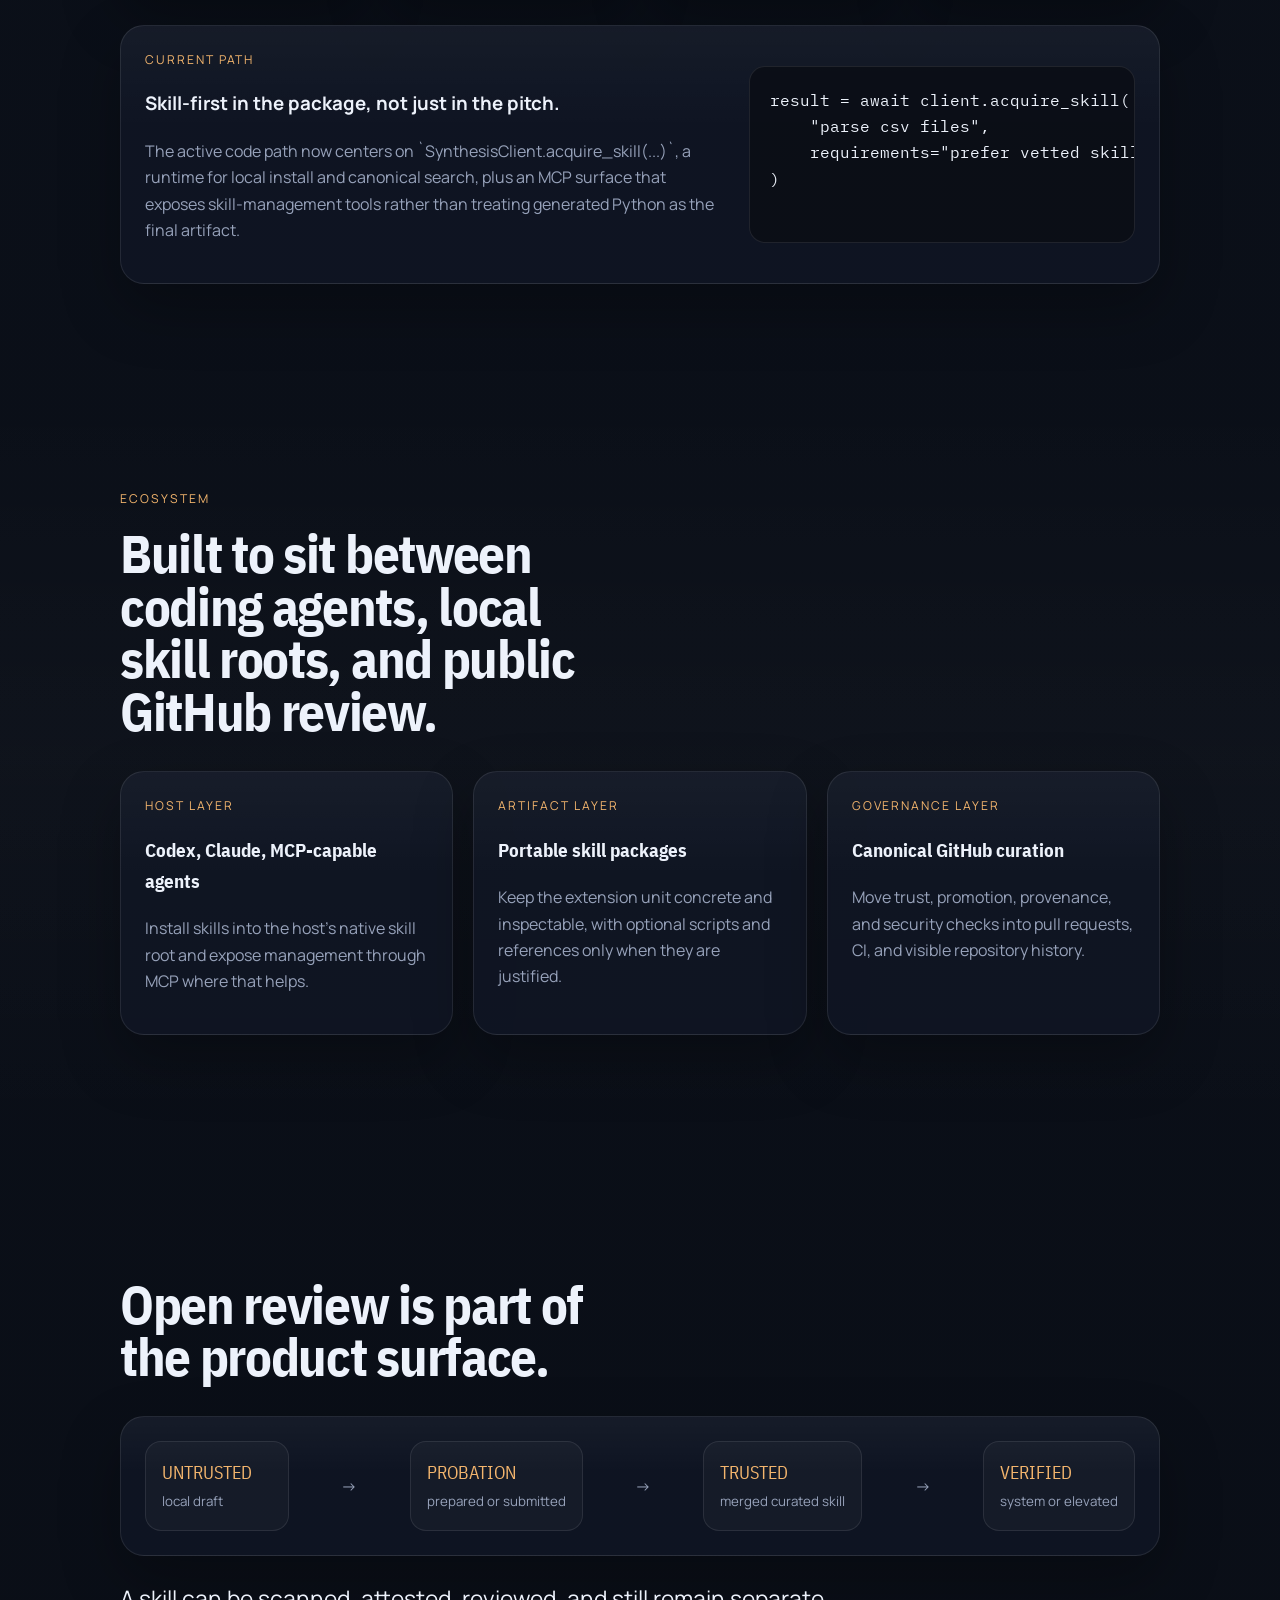
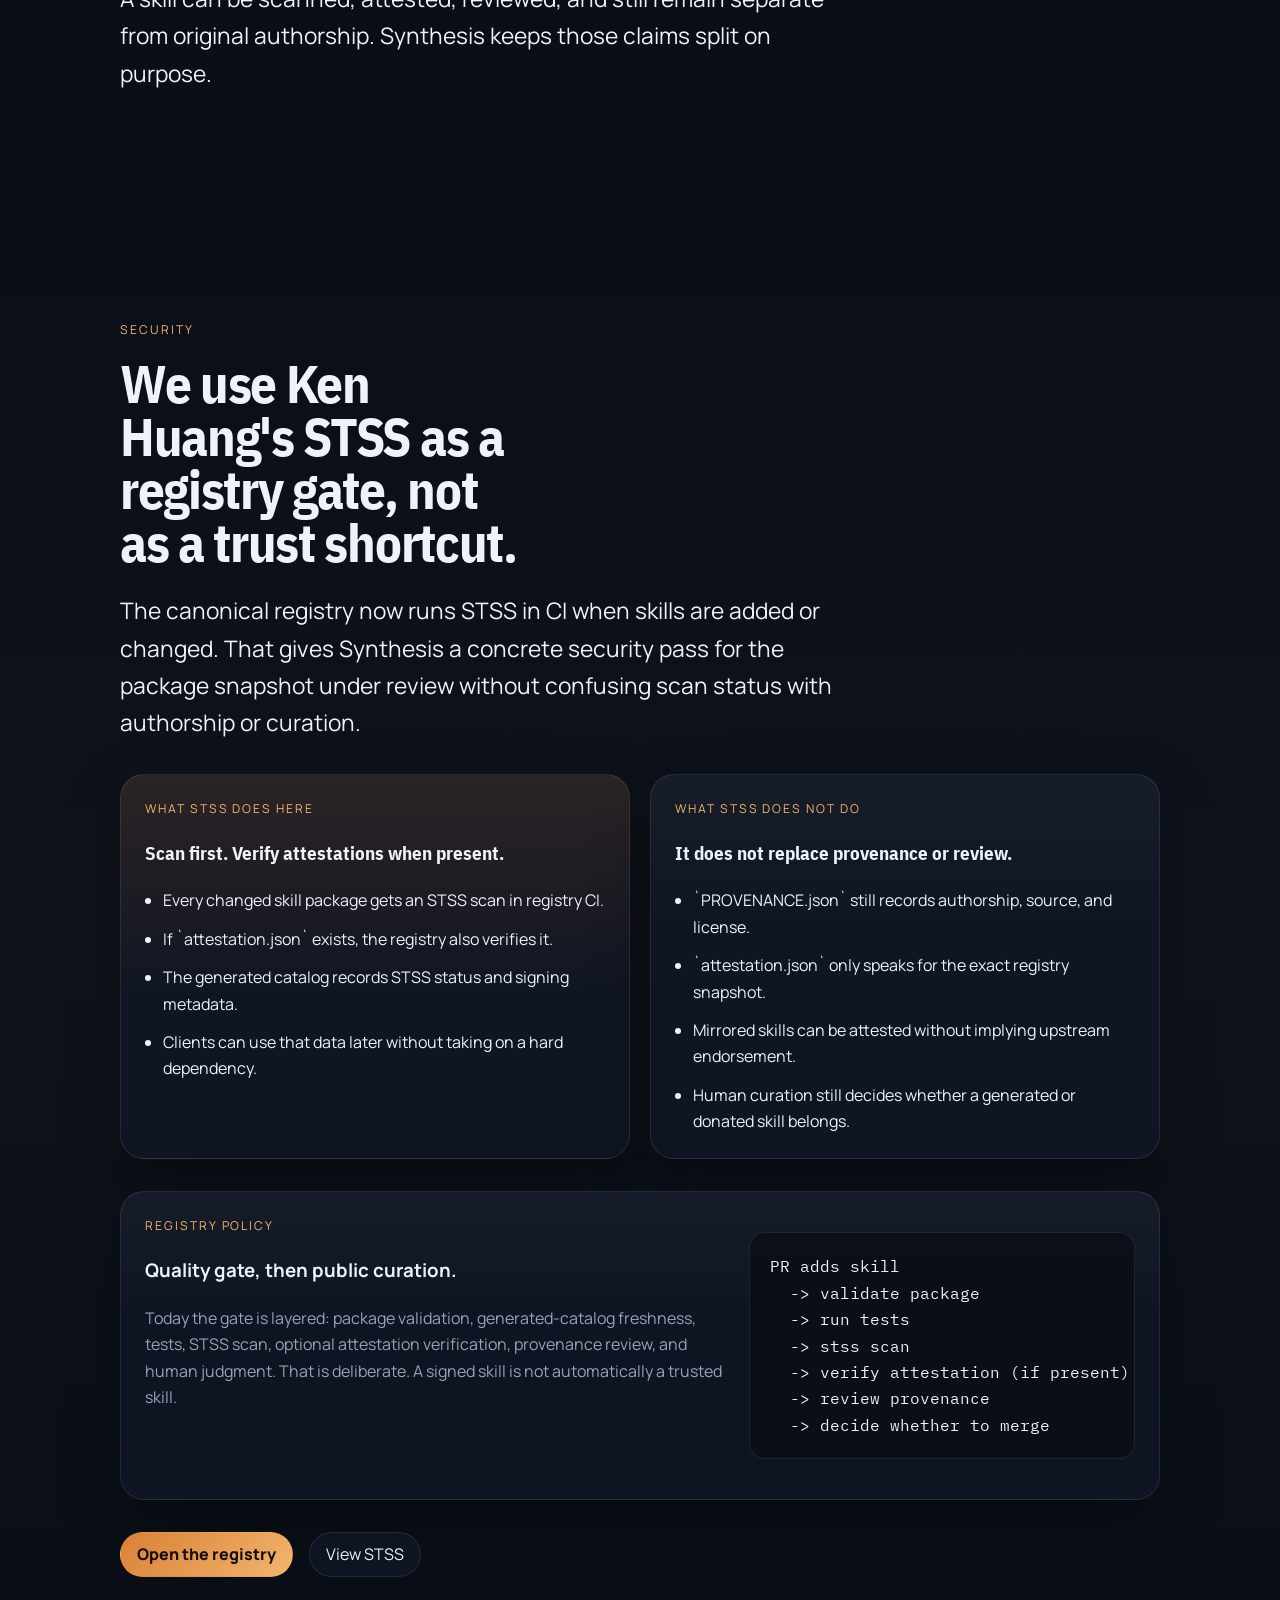
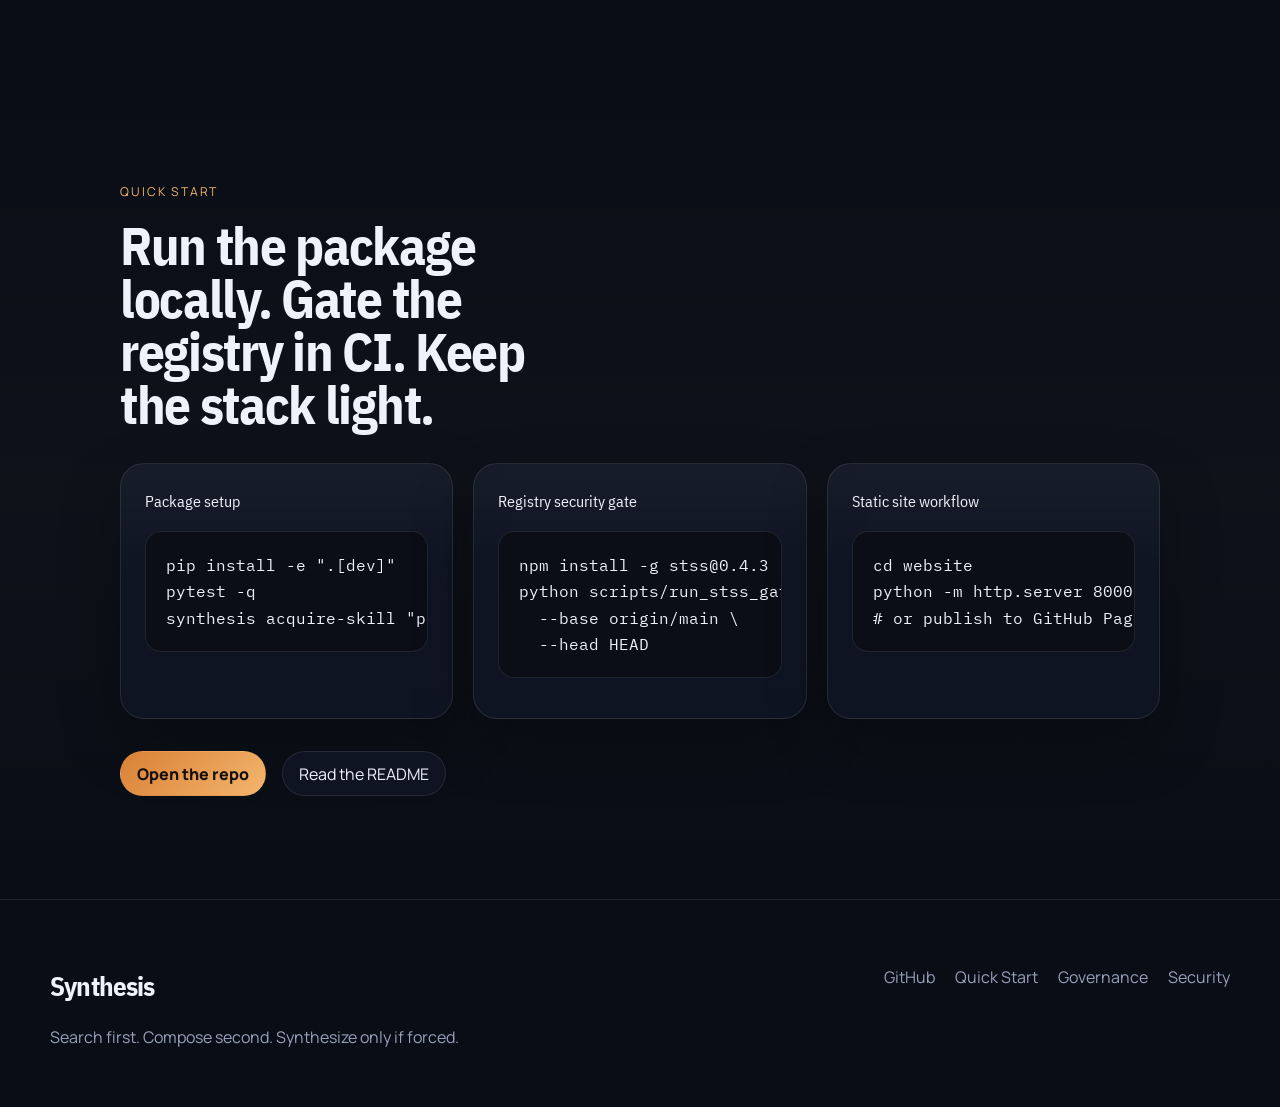
==== commit d7b8716b: "docs: update website with stss registry integration" ====
--- a/website/index.html
+++ b/website/index.html
@@ -32,6 +32,7 @@
         <a href="#problem">Problem</a>
         <a href="#loop">Loop</a>
         <a href="#ecosystem">Ecosystem</a>
+        <a href="#security">Security</a>
         <a href="#quickstart">Quick Start</a>
       </div>
 
@@ -74,6 +75,10 @@
               <strong>GitHub review</strong>
               <span>governance stays in the open</span>
             </div>
+            <div class="hero-stat" role="listitem">
+              <strong>STSS gate</strong>
+              <span>scan every changed skill in registry CI</span>
+            </div>
           </div>
         </div>
 
@@ -232,7 +237,7 @@
           <article class="card reveal">
             <div class="card-kicker">Governance layer</div>
             <h3>Canonical GitHub curation</h3>
-            <p>Move trust, promotion, and provenance into pull requests, checks, and visible repository history.</p>
+            <p>Move trust, promotion, provenance, and security checks into pull requests, CI, and visible repository history.</p>
           </article>
         </div>
       </div>
@@ -265,13 +270,72 @@
             </div>
           </div>
         </div>
+        <p class="section-intro reveal governance-note">
+          A skill can be scanned, attested, reviewed, and still remain separate from original authorship. Synthesis keeps those claims split on purpose.
+        </p>
+      </div>
+    </section>
+
+    <section class="section section-surface" id="security">
+      <div class="container">
+        <div class="section-label reveal">Security</div>
+        <h2 class="reveal">We use Ken Huang's STSS as a registry gate, not as a trust shortcut.</h2>
+        <p class="section-intro reveal">
+          The canonical registry now runs STSS in CI when skills are added or changed. That gives Synthesis a concrete security pass for the package snapshot under review without confusing scan status with authorship or curation.
+        </p>
+
+        <div class="stss-grid">
+          <article class="card card-accent reveal">
+            <div class="card-kicker">What STSS does here</div>
+            <h3>Scan first. Verify attestations when present.</h3>
+            <ul class="bullet-list" role="list">
+              <li>Every changed skill package gets an STSS scan in registry CI.</li>
+              <li>If `attestation.json` exists, the registry also verifies it.</li>
+              <li>The generated catalog records STSS status and signing metadata.</li>
+              <li>Clients can use that data later without taking on a hard dependency.</li>
+            </ul>
+          </article>
+
+          <article class="card reveal">
+            <div class="card-kicker">What STSS does not do</div>
+            <h3>It does not replace provenance or review.</h3>
+            <ul class="bullet-list" role="list">
+              <li>`PROVENANCE.json` still records authorship, source, and license.</li>
+              <li>`attestation.json` only speaks for the exact registry snapshot.</li>
+              <li>Mirrored skills can be attested without implying upstream endorsement.</li>
+              <li>Human curation still decides whether a generated or donated skill belongs.</li>
+            </ul>
+          </article>
+        </div>
+
+        <div class="architecture-band reveal">
+          <div class="architecture-copy">
+            <div class="card-kicker">Registry policy</div>
+            <h3>Quality gate, then public curation.</h3>
+            <p>
+              Today the gate is layered: package validation, generated-catalog freshness, tests, STSS scan, optional attestation verification, provenance review, and human judgment. That is deliberate. A signed skill is not automatically a trusted skill.
+            </p>
+          </div>
+          <pre class="architecture-code"><code>PR adds skill
+  -> validate package
+  -> run tests
+  -> stss scan
+  -> verify attestation (if present)
+  -> review provenance
+  -> decide whether to merge</code></pre>
+        </div>
+
+        <div class="cta-row reveal">
+          <a class="btn btn-primary" href="https://github.com/anthony-maio/synthesis-skills" target="_blank" rel="noopener noreferrer">Open the registry</a>
+          <a class="btn btn-ghost" href="https://github.com/kenhuangus/stss" target="_blank" rel="noopener noreferrer">View STSS</a>
+        </div>
       </div>
     </section>
 
     <section class="section section-surface" id="quickstart">
       <div class="container">
         <div class="section-label reveal">Quick Start</div>
-        <h2 class="reveal">Run the package locally. Deploy the site as static files. Keep the stack light.</h2>
+        <h2 class="reveal">Run the package locally. Gate the registry in CI. Keep the stack light.</h2>
         <div class="quickstart-grid">
           <article class="code-card reveal">
             <div class="code-title">Package setup</div>
@@ -281,6 +345,14 @@
           </article>
 
           <article class="code-card reveal">
+            <div class="code-title">Registry security gate</div>
+            <pre><code>npm install -g stss@0.4.3
+python scripts/run_stss_gate.py \
+  --base origin/main \
+  --head HEAD</code></pre>
+          </article>
+
+          <article class="code-card reveal">
             <div class="code-title">Static site workflow</div>
             <pre><code>cd website
 python -m http.server 8000
@@ -305,6 +377,7 @@
         <a href="https://github.com/synthesis-ai/synthesis" target="_blank" rel="noopener noreferrer">GitHub</a>
         <a href="#quickstart">Quick Start</a>
         <a href="#governance">Governance</a>
+        <a href="#security">Security</a>
       </div>
     </div>
   </footer>
--- a/website/style.css
+++ b/website/style.css
@@ -325,13 +325,14 @@
 .problem-grid,
 .loop-grid,
 .ecosystem-grid,
+.stss-grid,
 .quickstart-grid {
   display: grid;
   gap: var(--space-5);
 }
 
 .hero-stat-strip {
-  grid-template-columns: repeat(3, minmax(0, 1fr));
+  grid-template-columns: repeat(4, minmax(0, 1fr));
   margin-top: var(--space-8);
 }
 
@@ -530,6 +531,11 @@
   margin-top: var(--space-8);
 }
 
+.stss-grid {
+  grid-template-columns: repeat(2, minmax(0, 1fr));
+  margin-top: var(--space-8);
+}
+
 .card,
 .step-card,
 .code-card {
@@ -575,6 +581,10 @@
 .governance-band {
   margin-top: var(--space-8);
   padding: var(--space-6);
+}
+
+.governance-note {
+  margin-top: var(--space-6);
 }
 
 .governance-track {
@@ -685,6 +695,7 @@
   .problem-grid,
   .loop-grid,
   .ecosystem-grid,
+  .stss-grid,
   .quickstart-grid,
   .hero-stat-strip,
   .footer-inner {
